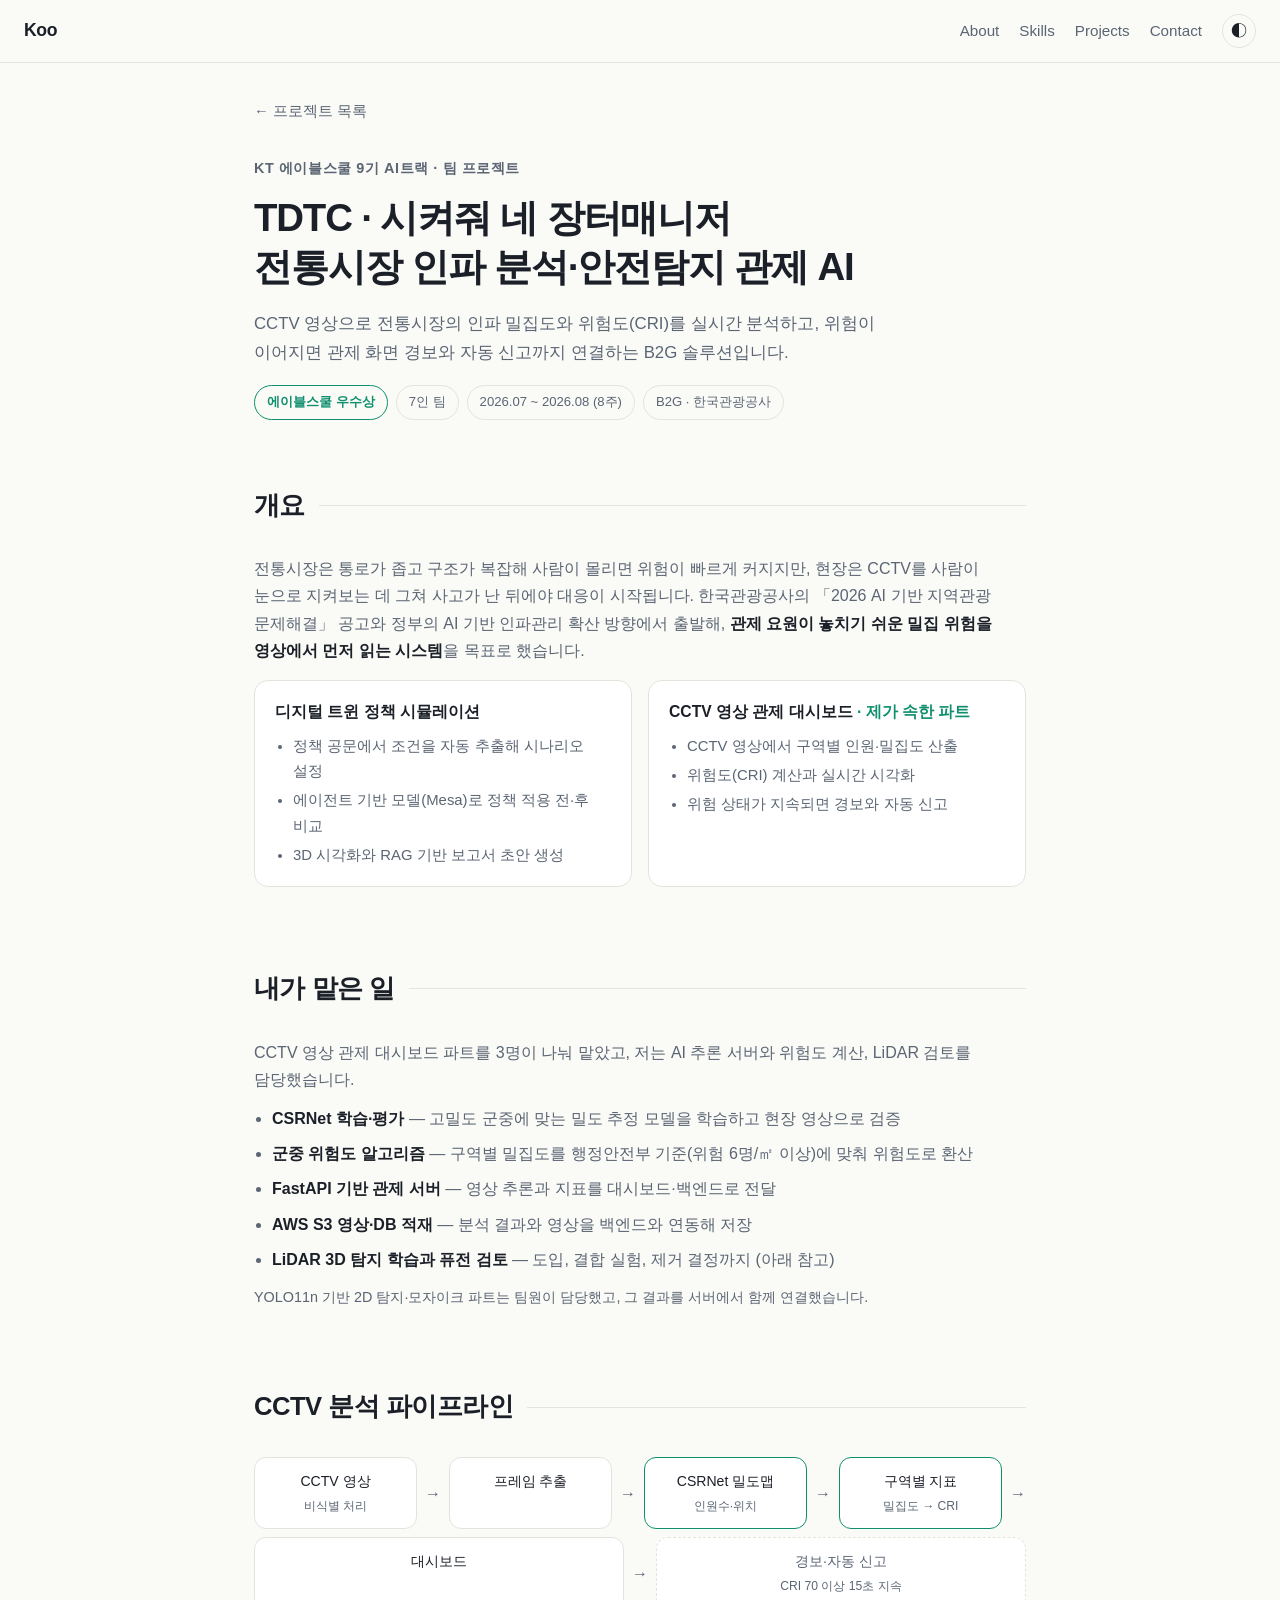
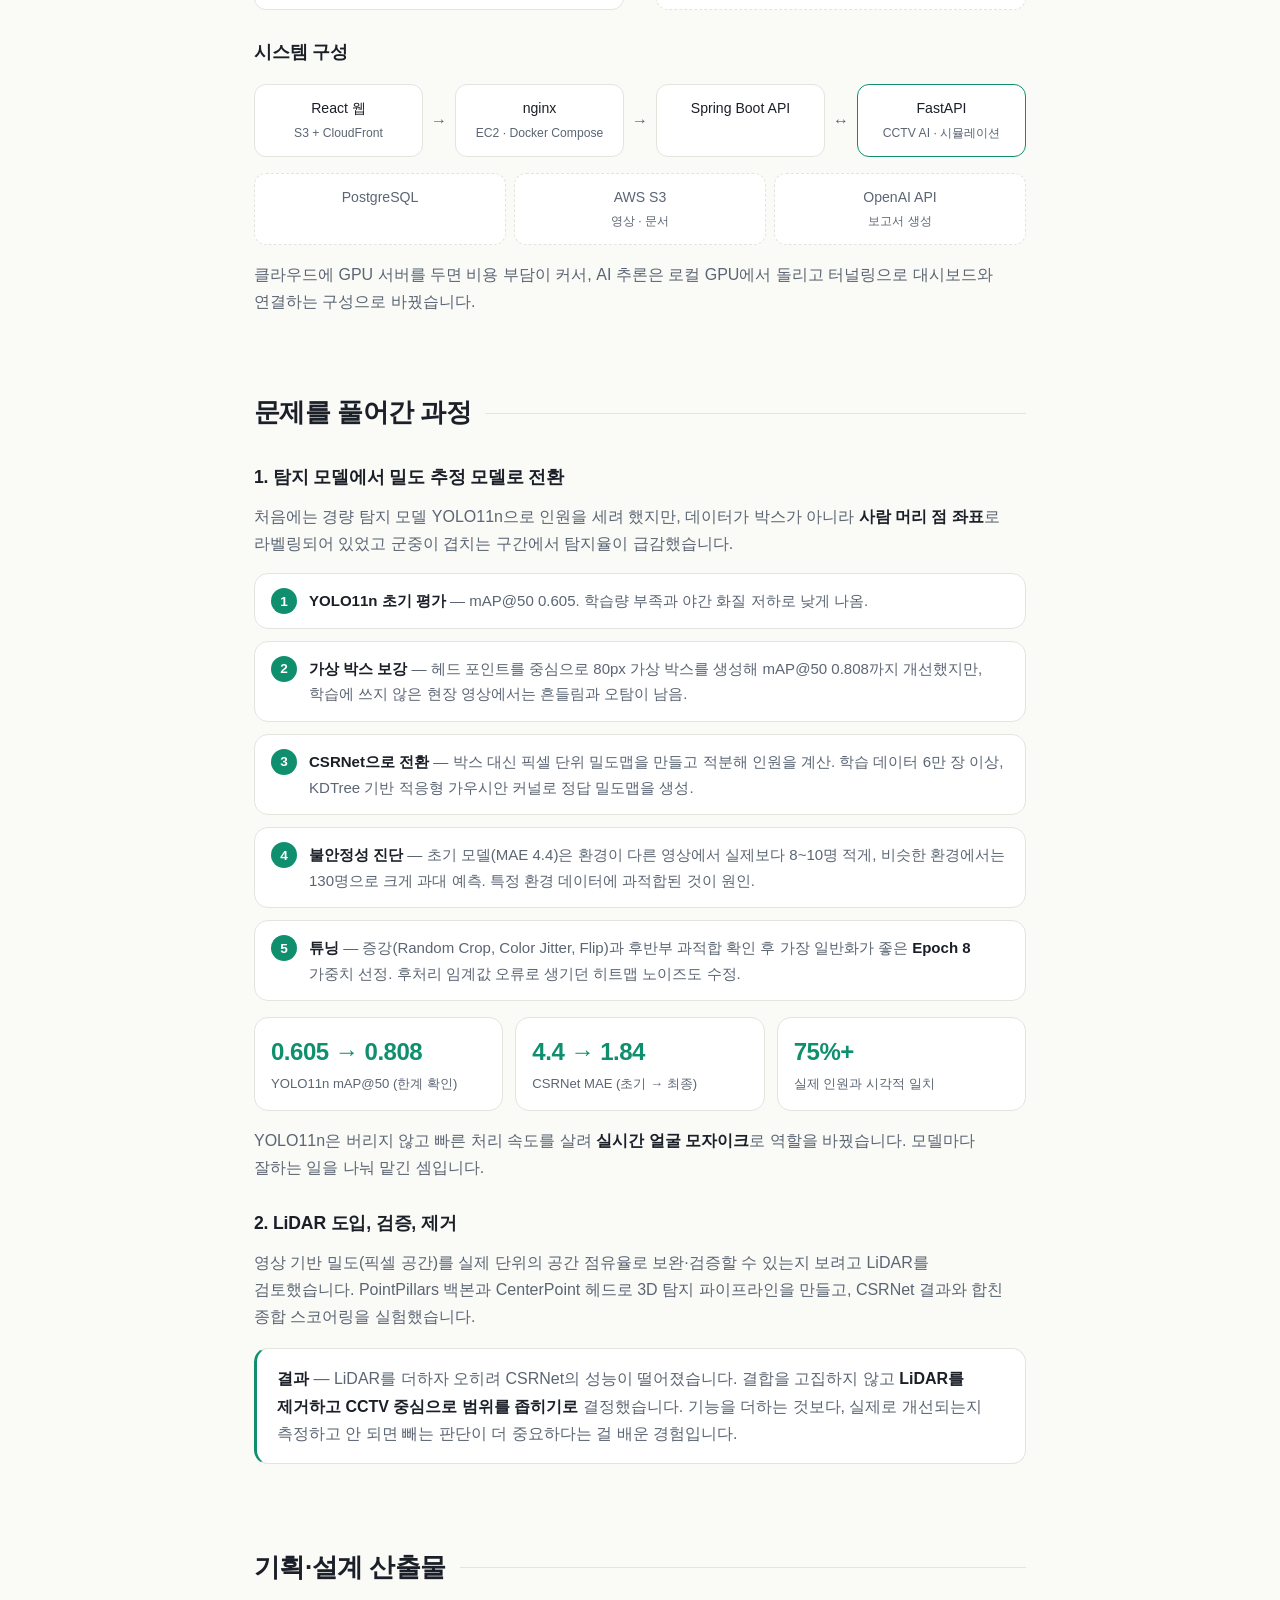
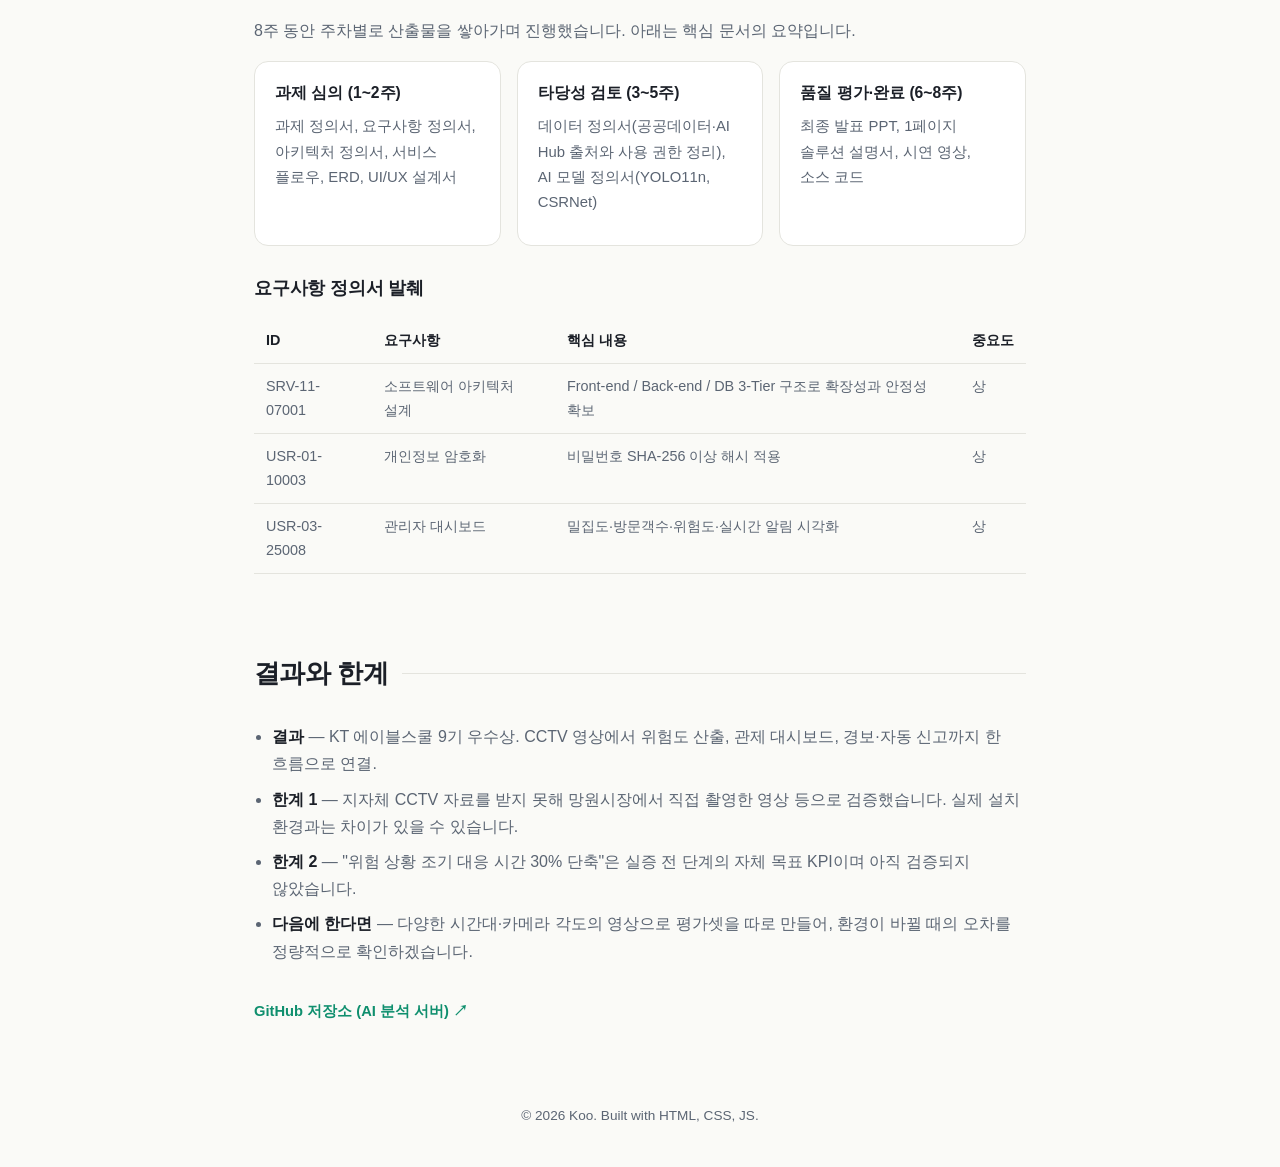
==== projects/tdtc.html @ ba6fa11e "add TDTC detail page, condense index card Co-Authored-By: Claude Sonnet 5.5 <noreply@anthropic.com> " ====
<!DOCTYPE html>
<html lang="ko">
<head>
  <meta charset="UTF-8">
  <meta name="viewport" content="width=device-width, initial-scale=1.0">
  <title>TDTC | 구태훈 포트폴리오</title>
  <meta name="description" content="KT 에이블스쿨 9기 팀 프로젝트 TDTC: CCTV 영상으로 전통시장 인파 밀집도와 위험도를 실시간 분석하는 관제 AI">
  <link rel="stylesheet" href="../style.css">
</head>
<body>

  <header class="nav">
    <a href="../index.html" class="logo">Koo</a>
    <nav>
      <a href="../index.html#about">About</a>
      <a href="../index.html#skills">Skills</a>
      <a href="../index.html#projects">Projects</a>
      <a href="../index.html#contact">Contact</a>
      <button id="theme-toggle" aria-label="테마 전환">◐</button>
    </nav>
  </header>

  <main class="detail">
    <a class="back-link" href="../index.html#projects">← 프로젝트 목록</a>

    <div class="detail-hero">
      <p class="eyebrow">KT 에이블스쿨 9기 AI트랙 · 팀 프로젝트</p>
      <h1>TDTC · 시켜줘 네 장터매니저<br>전통시장 인파 분석·안전탐지 관제 AI</h1>
      <p class="sub">
        CCTV 영상으로 전통시장의 인파 밀집도와 위험도(CRI)를 실시간 분석하고,
        위험이 이어지면 관제 화면 경보와 자동 신고까지 연결하는 B2G 솔루션입니다.
      </p>
      <div class="chips">
        <span class="hl">에이블스쿨 우수상</span>
        <span>7인 팀</span>
        <span>2026.07 ~ 2026.08 (8주)</span>
        <span>B2G · 한국관광공사</span>
      </div>
    </div>

    <!-- 1. 개요 -->
    <section class="reveal">
      <h2>개요</h2>
      <p>
        전통시장은 통로가 좁고 구조가 복잡해 사람이 몰리면 위험이 빠르게 커지지만, 현장은 CCTV를
        사람이 눈으로 지켜보는 데 그쳐 사고가 난 뒤에야 대응이 시작됩니다.
        한국관광공사의 「2026 AI 기반 지역관광 문제해결」 공고와 정부의 AI 기반 인파관리 확산 방향에서 출발해,
        <strong>관제 요원이 놓치기 쉬운 밀집 위험을 영상에서 먼저 읽는 시스템</strong>을 목표로 했습니다.
      </p>
      <div class="two-col">
        <div class="box">
          <h4>디지털 트윈 정책 시뮬레이션</h4>
          <ul>
            <li>정책 공문에서 조건을 자동 추출해 시나리오 설정</li>
            <li>에이전트 기반 모델(Mesa)로 정책 적용 전·후 비교</li>
            <li>3D 시각화와 RAG 기반 보고서 초안 생성</li>
          </ul>
        </div>
        <div class="box">
          <h4>CCTV 영상 관제 대시보드 <span style="color:var(--accent)">· 제가 속한 파트</span></h4>
          <ul>
            <li>CCTV 영상에서 구역별 인원·밀집도 산출</li>
            <li>위험도(CRI) 계산과 실시간 시각화</li>
            <li>위험 상태가 지속되면 경보와 자동 신고</li>
          </ul>
        </div>
      </div>
    </section>

    <!-- 2. 내 역할 -->
    <section class="reveal">
      <h2>내가 맡은 일</h2>
      <p>CCTV 영상 관제 대시보드 파트를 3명이 나눠 맡았고, 저는 AI 추론 서버와 위험도 계산, LiDAR 검토를 담당했습니다.</p>
      <ul class="plain">
        <li><strong>CSRNet 학습·평가</strong> — 고밀도 군중에 맞는 밀도 추정 모델을 학습하고 현장 영상으로 검증</li>
        <li><strong>군중 위험도 알고리즘</strong> — 구역별 밀집도를 행정안전부 기준(위험 6명/㎡ 이상)에 맞춰 위험도로 환산</li>
        <li><strong>FastAPI 기반 관제 서버</strong> — 영상 추론과 지표를 대시보드·백엔드로 전달</li>
        <li><strong>AWS S3 영상·DB 적재</strong> — 분석 결과와 영상을 백엔드와 연동해 저장</li>
        <li><strong>LiDAR 3D 탐지 학습과 퓨전 검토</strong> — 도입, 결합 실험, 제거 결정까지 (아래 참고)</li>
      </ul>
      <p style="font-size:0.9rem">YOLO11n 기반 2D 탐지·모자이크 파트는 팀원이 담당했고, 그 결과를 서버에서 함께 연결했습니다.</p>
    </section>

    <!-- 3. 파이프라인 -->
    <section class="reveal">
      <h2>CCTV 분석 파이프라인</h2>
      <div class="flow">
        <div class="node">CCTV 영상<small>비식별 처리</small></div><span class="arrow">→</span>
        <div class="node">프레임 추출</div><span class="arrow">→</span>
        <div class="node hl">CSRNet 밀도맵<small>인원수·위치</small></div><span class="arrow">→</span>
        <div class="node hl">구역별 지표<small>밀집도 → CRI</small></div><span class="arrow">→</span>
        <div class="node">대시보드</div><span class="arrow">→</span>
        <div class="node out">경보·자동 신고<small>CRI 70 이상 15초 지속</small></div>
      </div>
      <h3>시스템 구성</h3>
      <div class="flow">
        <div class="node">React 웹<small>S3 + CloudFront</small></div><span class="arrow">→</span>
        <div class="node">nginx<small>EC2 · Docker Compose</small></div><span class="arrow">→</span>
        <div class="node">Spring Boot API</div><span class="arrow">↔</span>
        <div class="node hl">FastAPI<small>CCTV AI · 시뮬레이션</small></div>
      </div>
      <div class="flow">
        <div class="node out">PostgreSQL</div>
        <div class="node out">AWS S3<small>영상 · 문서</small></div>
        <div class="node out">OpenAI API<small>보고서 생성</small></div>
      </div>
      <p>
        클라우드에 GPU 서버를 두면 비용 부담이 커서, AI 추론은 로컬 GPU에서 돌리고 터널링으로 대시보드와 연결하는 구성으로 바꿨습니다.
      </p>
    </section>

    <!-- 4. 문제 해결 -->
    <section class="reveal">
      <h2>문제를 풀어간 과정</h2>

      <h3>1. 탐지 모델에서 밀도 추정 모델로 전환</h3>
      <p>
        처음에는 경량 탐지 모델 YOLO11n으로 인원을 세려 했지만, 데이터가 박스가 아니라
        <strong>사람 머리 점 좌표</strong>로 라벨링되어 있었고 군중이 겹치는 구간에서 탐지율이 급감했습니다.
      </p>
      <ol class="steps">
        <li><b>YOLO11n 초기 평가</b> — mAP@50 0.605. 학습량 부족과 야간 화질 저하로 낮게 나옴.</li>
        <li><b>가상 박스 보강</b> — 헤드 포인트를 중심으로 80px 가상 박스를 생성해 mAP@50 0.808까지 개선했지만, 학습에 쓰지 않은 현장 영상에서는 흔들림과 오탐이 남음.</li>
        <li><b>CSRNet으로 전환</b> — 박스 대신 픽셀 단위 밀도맵을 만들고 적분해 인원을 계산. 학습 데이터 6만 장 이상, KDTree 기반 적응형 가우시안 커널로 정답 밀도맵을 생성.</li>
        <li><b>불안정성 진단</b> — 초기 모델(MAE 4.4)은 환경이 다른 영상에서 실제보다 8~10명 적게, 비슷한 환경에서는 130명으로 크게 과대 예측. 특정 환경 데이터에 과적합된 것이 원인.</li>
        <li><b>튜닝</b> — 증강(Random Crop, Color Jitter, Flip)과 후반부 과적합 확인 후 가장 일반화가 좋은 <b>Epoch 8</b> 가중치 선정. 후처리 임계값 오류로 생기던 히트맵 노이즈도 수정.</li>
      </ol>
      <div class="stat-row">
        <div class="stat"><div class="n">0.605 → 0.808</div><div class="l">YOLO11n mAP@50 (한계 확인)</div></div>
        <div class="stat"><div class="n">4.4 → 1.84</div><div class="l">CSRNet MAE (초기 → 최종)</div></div>
        <div class="stat"><div class="n">75%+</div><div class="l">실제 인원과 시각적 일치</div></div>
      </div>
      <p>YOLO11n은 버리지 않고 빠른 처리 속도를 살려 <strong>실시간 얼굴 모자이크</strong>로 역할을 바꿨습니다. 모델마다 잘하는 일을 나눠 맡긴 셈입니다.</p>

      <h3>2. LiDAR 도입, 검증, 제거</h3>
      <p>
        영상 기반 밀도(픽셀 공간)를 실제 단위의 공간 점유율로 보완·검증할 수 있는지 보려고 LiDAR를 검토했습니다.
        PointPillars 백본과 CenterPoint 헤드로 3D 탐지 파이프라인을 만들고, CSRNet 결과와 합친 종합 스코어링을 실험했습니다.
      </p>
      <div class="callout">
        <strong>결과</strong> — LiDAR를 더하자 오히려 CSRNet의 성능이 떨어졌습니다.
        결합을 고집하지 않고 <strong>LiDAR를 제거하고 CCTV 중심으로 범위를 좁히기로</strong> 결정했습니다.
        기능을 더하는 것보다, 실제로 개선되는지 측정하고 안 되면 빼는 판단이 더 중요하다는 걸 배운 경험입니다.
      </div>
    </section>

    <!-- 5. 산출물 -->
    <section class="reveal">
      <h2>기획·설계 산출물</h2>
      <p>8주 동안 주차별로 산출물을 쌓아가며 진행했습니다. 아래는 핵심 문서의 요약입니다.</p>
      <div class="two-col">
        <div class="box"><h4>과제 심의 (1~2주)</h4><p>과제 정의서, 요구사항 정의서, 아키텍처 정의서, 서비스 플로우, ERD, UI/UX 설계서</p></div>
        <div class="box"><h4>타당성 검토 (3~5주)</h4><p>데이터 정의서(공공데이터·AI Hub 출처와 사용 권한 정리), AI 모델 정의서(YOLO11n, CSRNet)</p></div>
        <div class="box"><h4>품질 평가·완료 (6~8주)</h4><p>최종 발표 PPT, 1페이지 솔루션 설명서, 시연 영상, 소스 코드</p></div>
      </div>
      <h3>요구사항 정의서 발췌</h3>
      <div class="table-wrap">
        <table class="spec">
          <tr><th>ID</th><th>요구사항</th><th>핵심 내용</th><th>중요도</th></tr>
          <tr><td>SRV-11-07001</td><td>소프트웨어 아키텍처 설계</td><td>Front-end / Back-end / DB 3-Tier 구조로 확장성과 안정성 확보</td><td>상</td></tr>
          <tr><td>USR-01-10003</td><td>개인정보 암호화</td><td>비밀번호 SHA-256 이상 해시 적용</td><td>상</td></tr>
          <tr><td>USR-03-25008</td><td>관리자 대시보드</td><td>밀집도·방문객수·위험도·실시간 알림 시각화</td><td>상</td></tr>
        </table>
      </div>
    </section>

    <!-- 6. 결과와 한계 -->
    <section class="reveal">
      <h2>결과와 한계</h2>
      <ul class="plain">
        <li><strong>결과</strong> — KT 에이블스쿨 9기 우수상. CCTV 영상에서 위험도 산출, 관제 대시보드, 경보·자동 신고까지 한 흐름으로 연결.</li>
        <li><strong>한계 1</strong> — 지자체 CCTV 자료를 받지 못해 망원시장에서 직접 촬영한 영상 등으로 검증했습니다. 실제 설치 환경과는 차이가 있을 수 있습니다.</li>
        <li><strong>한계 2</strong> — "위험 상황 조기 대응 시간 30% 단축"은 실증 전 단계의 자체 목표 KPI이며 아직 검증되지 않았습니다.</li>
        <li><strong>다음에 한다면</strong> — 다양한 시간대·카메라 각도의 영상으로 평가셋을 따로 만들어, 환경이 바뀔 때의 오차를 정량적으로 확인하겠습니다.</li>
      </ul>
      <p style="margin-top:20px">
        <a class="more-link" href="https://github.com/StrongestTeam10/TDTC-AI-CCTV" target="_blank" rel="noopener">GitHub 저장소 (AI 분석 서버) ↗</a>
      </p>
    </section>
  </main>

  <footer>
    <p>© <span id="year"></span> Koo. Built with HTML, CSS, JS.</p>
  </footer>

  <script src="../script.js"></script>
</body>
</html>
---- style.css ----
:root {
  --bg: #0e1116;
  --surface: #161b22;
  --border: #262d38;
  --text: #e6e9ef;
  --muted: #98a2b3;
  --accent: #4cc9a6;
  --accent-ink: #06231b;
  --radius: 14px;
  --maxw: 880px;
}

:root[data-theme="light"] {
  --bg: #fafaf7;
  --surface: #ffffff;
  --border: #e4e4de;
  --text: #1b1f27;
  --muted: #5b6573;
  --accent: #0f8f6e;
  --accent-ink: #ffffff;
}

* { box-sizing: border-box; margin: 0; padding: 0; }
html { scroll-behavior: smooth; scroll-padding-top: 72px; }

body {
  background: var(--bg);
  color: var(--text);
  font-family: "Pretendard", -apple-system, BlinkMacSystemFont, "Segoe UI", "Apple SD Gothic Neo", "Noto Sans KR", sans-serif;
  line-height: 1.7;
  word-break: keep-all;
  overflow-wrap: break-word;
  -webkit-font-smoothing: antialiased;
}

a { color: inherit; text-decoration: none; }
code {
  background: var(--border);
  padding: 1px 6px;
  border-radius: 6px;
  font-size: 0.88em;
}

/* NAV */
.nav {
  position: sticky; top: 0; z-index: 10;
  display: flex; justify-content: space-between; align-items: center;
  padding: 14px 24px;
  background: color-mix(in srgb, var(--bg) 85%, transparent);
  backdrop-filter: blur(10px);
  border-bottom: 1px solid var(--border);
}
.logo { font-weight: 800; font-size: 1.1rem; letter-spacing: -0.02em; }
.nav nav { display: flex; align-items: center; gap: 20px; font-size: 0.95rem; color: var(--muted); }
.nav nav a:hover { color: var(--text); }
#theme-toggle {
  background: none; border: 1px solid var(--border); color: var(--text);
  width: 34px; height: 34px; border-radius: 50%; cursor: pointer; font-size: 1rem;
}

/* LAYOUT */
main { max-width: var(--maxw); margin: 0 auto; padding: 0 24px; }
section { padding: 72px 0 24px; }
h2 {
  font-size: 1.6rem; letter-spacing: -0.02em; margin-bottom: 28px;
  display: flex; align-items: center; gap: 14px;
}
h2::after { content: ""; flex: 1; height: 1px; background: var(--border); }

/* HERO */
.hero { padding: 110px 0 40px; }
.eyebrow { color: var(--accent); font-weight: 600; font-size: 0.9rem; letter-spacing: 0.04em; margin-bottom: 18px; }
.hero h1 { font-size: clamp(2rem, 5.5vw, 3.2rem); line-height: 1.25; letter-spacing: -0.03em; margin-bottom: 22px; }
.accent { color: var(--accent); }
.lead { color: var(--muted); font-size: 1.08rem; max-width: 640px; }
.cta, .contact-links { display: flex; flex-wrap: wrap; gap: 12px; margin-top: 30px; }

.btn {
  display: inline-block; padding: 11px 20px; border-radius: 999px;
  border: 1px solid var(--border); font-weight: 600; font-size: 0.95rem;
  transition: transform .15s, border-color .15s;
}
.btn:hover { transform: translateY(-2px); border-color: var(--accent); }
.btn.primary { background: var(--accent); color: var(--accent-ink); border-color: var(--accent); }

/* ABOUT */
.about-grid { display: grid; gap: 16px; color: var(--muted); }
.about-grid strong { color: var(--text); }
.facts { list-style: none; margin-top: 26px; display: grid; gap: 10px; }
.facts li {
  background: var(--surface); border: 1px solid var(--border);
  border-radius: var(--radius); padding: 12px 18px; display: flex; gap: 16px;
}
.facts > li > span { color: var(--accent); font-weight: 700; min-width: 72px; flex-shrink: 0; }
.facts em { color: var(--muted); font-style: normal; font-size: 0.9em; }

/* SKILLS */
.skill-grid { display: grid; grid-template-columns: repeat(auto-fit, minmax(190px, 1fr)); gap: 16px; }
.skill-card {
  background: var(--surface); border: 1px solid var(--border);
  border-radius: var(--radius); padding: 20px;
}
.skill-card h3 { font-size: 1rem; margin-bottom: 12px; }

.tags { display: flex; flex-wrap: wrap; gap: 8px; }
.tags span {
  font-size: 0.8rem; padding: 4px 11px; border-radius: 999px;
  background: color-mix(in srgb, var(--accent) 14%, transparent);
  color: var(--accent); font-weight: 600;
}

/* PROJECTS */
.project {
  background: var(--surface); border: 1px solid var(--border);
  border-radius: var(--radius); padding: 28px; margin-bottom: 20px;
  transition: border-color .2s, transform .2s;
}
.project:hover { border-color: var(--accent); transform: translateY(-2px); }
.project-head { display: flex; justify-content: space-between; align-items: flex-start; gap: 12px; flex-wrap: wrap; margin-bottom: 12px; }
.project h3 { font-size: 1.2rem; letter-spacing: -0.01em; }
.badge { font-size: 0.78rem; color: var(--muted); border: 1px solid var(--border); padding: 3px 10px; border-radius: 999px; }
.summary { color: var(--muted); margin-bottom: 16px; }
.points { margin: 0 0 18px 18px; color: var(--muted); display: grid; gap: 10px; }
.points strong { color: var(--text); }
.links { display: flex; gap: 16px; margin-top: 18px; }
.link { color: var(--accent); font-weight: 600; font-size: 0.92rem; }
.link:hover { text-decoration: underline; }
.project.placeholder { border-style: dashed; text-align: center; color: var(--muted); background: transparent; }
.project.placeholder h3 { color: var(--muted); margin-bottom: 6px; }

/* FOOTER */
footer { text-align: center; color: var(--muted); font-size: 0.85rem; padding: 60px 24px 40px; }

/* REVEAL ANIMATION */
.reveal { opacity: 0; transform: translateY(18px); transition: opacity .6s ease, transform .6s ease; }
.reveal.visible { opacity: 1; transform: none; }
@media (prefers-reduced-motion: reduce) {
  .reveal { opacity: 1; transform: none; transition: none; }
  html { scroll-behavior: auto; }
}

@media (max-width: 560px) {
  .nav nav { gap: 12px; font-size: 0.85rem; }
  .project { padding: 20px; }
  .facts li { flex-direction: column; gap: 2px; }
}

/* ===== DETAIL PAGE ===== */
.detail { max-width: 820px; }
.back-link { display: inline-block; margin: 36px 0 8px; color: var(--muted); font-size: 0.92rem; }
.back-link:hover { color: var(--accent); }
.detail-hero { padding: 24px 0 8px; }
.detail-hero h1 { font-size: clamp(1.7rem, 4.5vw, 2.4rem); line-height: 1.3; letter-spacing: -0.03em; margin: 10px 0 18px; }
.detail-hero .sub { color: var(--muted); font-size: 1.05rem; max-width: 680px; }
.chips { display: flex; flex-wrap: wrap; gap: 8px; margin-top: 18px; }
.chips span { font-size: 0.82rem; padding: 5px 12px; border-radius: 999px; border: 1px solid var(--border); color: var(--muted); }
.chips .hl { border-color: var(--accent); color: var(--accent); font-weight: 600; }
.detail section { padding: 56px 0 8px; }
.detail h3 { font-size: 1.1rem; margin: 28px 0 10px; letter-spacing: -0.01em; }
.detail p { color: var(--muted); margin-bottom: 12px; }
.detail p strong, .detail li strong { color: var(--text); }
.detail ul.plain { margin: 0 0 12px 18px; color: var(--muted); display: grid; gap: 8px; }
.callout {
  background: var(--surface); border: 1px solid var(--border); border-left: 3px solid var(--accent);
  border-radius: var(--radius); padding: 16px 20px; margin: 18px 0; color: var(--muted);
}
.callout strong { color: var(--text); }
.two-col { display: grid; grid-template-columns: repeat(auto-fit, minmax(240px, 1fr)); gap: 16px; margin: 16px 0; }
.box { background: var(--surface); border: 1px solid var(--border); border-radius: var(--radius); padding: 18px 20px; }
.box h4 { font-size: 0.98rem; margin-bottom: 8px; }
.box p, .box li { color: var(--muted); font-size: 0.93rem; }
.box ul { margin-left: 18px; display: grid; gap: 4px; }
.flow { display: flex; flex-wrap: wrap; align-items: stretch; gap: 8px; margin: 16px 0; }
.flow .node {
  flex: 1 1 130px; background: var(--surface); border: 1px solid var(--border);
  border-radius: 12px; padding: 12px 14px; font-size: 0.88rem; text-align: center; color: var(--text);
}
.flow .node small { display: block; color: var(--muted); font-size: 0.76rem; margin-top: 2px; }
.flow .arrow { align-self: center; color: var(--muted); }
.flow .node.hl { border-color: var(--accent); }
.flow .node.out { border-style: dashed; color: var(--muted); }
.steps { list-style: none; display: grid; gap: 12px; margin: 16px 0; counter-reset: s; }
.steps li { counter-increment: s; position: relative; padding: 14px 18px 14px 54px; background: var(--surface); border: 1px solid var(--border); border-radius: var(--radius); color: var(--muted); font-size: 0.94rem; }
.steps li::before { content: counter(s); position: absolute; left: 16px; top: 14px; width: 26px; height: 26px; border-radius: 50%; background: var(--accent); color: var(--accent-ink); font-weight: 700; font-size: 0.85rem; display: grid; place-items: center; }
.steps li b { color: var(--text); }
.stat-row { display: grid; grid-template-columns: repeat(auto-fit, minmax(150px, 1fr)); gap: 12px; margin: 16px 0; }
.stat { background: var(--surface); border: 1px solid var(--border); border-radius: var(--radius); padding: 14px 16px; }
.stat .n { font-size: 1.5rem; font-weight: 800; letter-spacing: -0.02em; color: var(--accent); }
.stat .l { color: var(--muted); font-size: 0.82rem; }
.table-wrap { overflow-x: auto; margin: 14px 0; }
table.spec { width: 100%; border-collapse: collapse; font-size: 0.9rem; }
table.spec th, table.spec td { text-align: left; padding: 10px 12px; border-bottom: 1px solid var(--border); color: var(--muted); vertical-align: top; }
table.spec th { color: var(--text); font-weight: 700; white-space: nowrap; }
.more-link { display: inline-block; margin-top: 14px; color: var(--accent); font-weight: 600; font-size: 0.92rem; }
.more-link:hover { text-decoration: underline; }
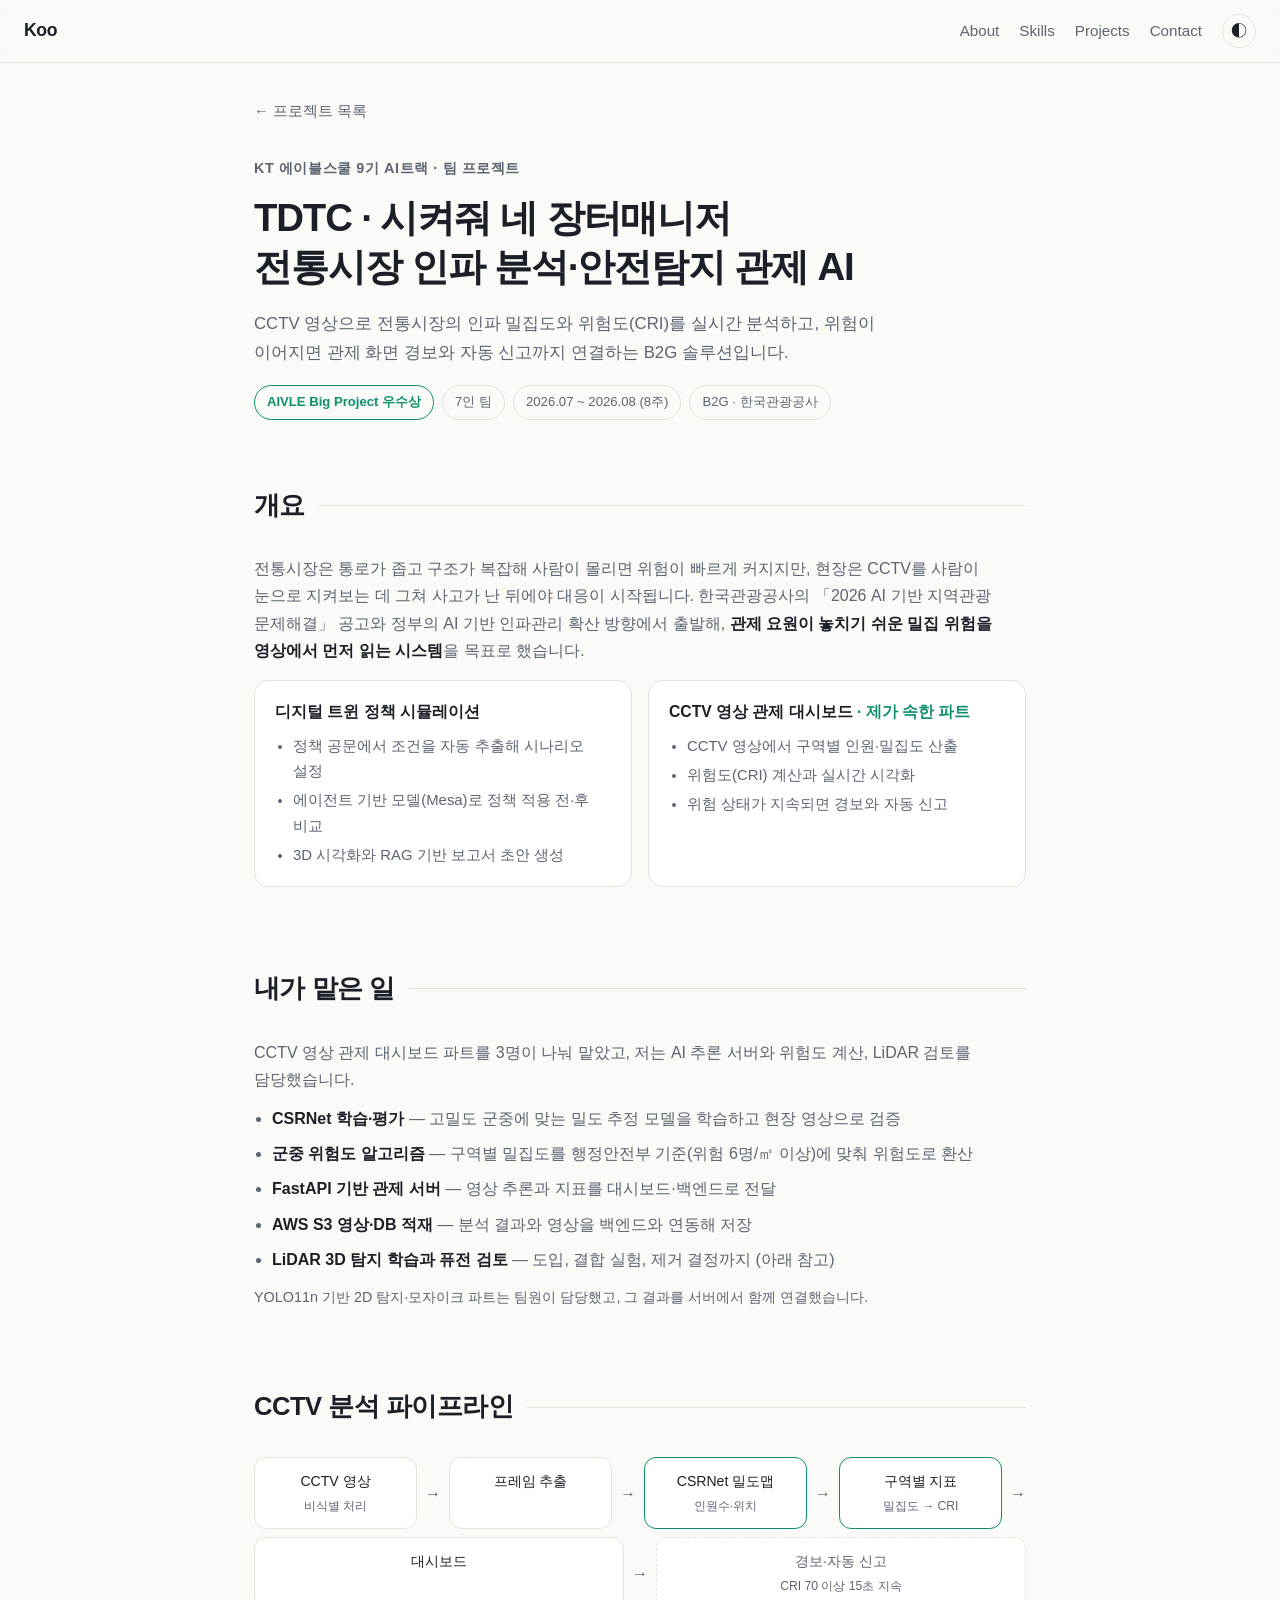
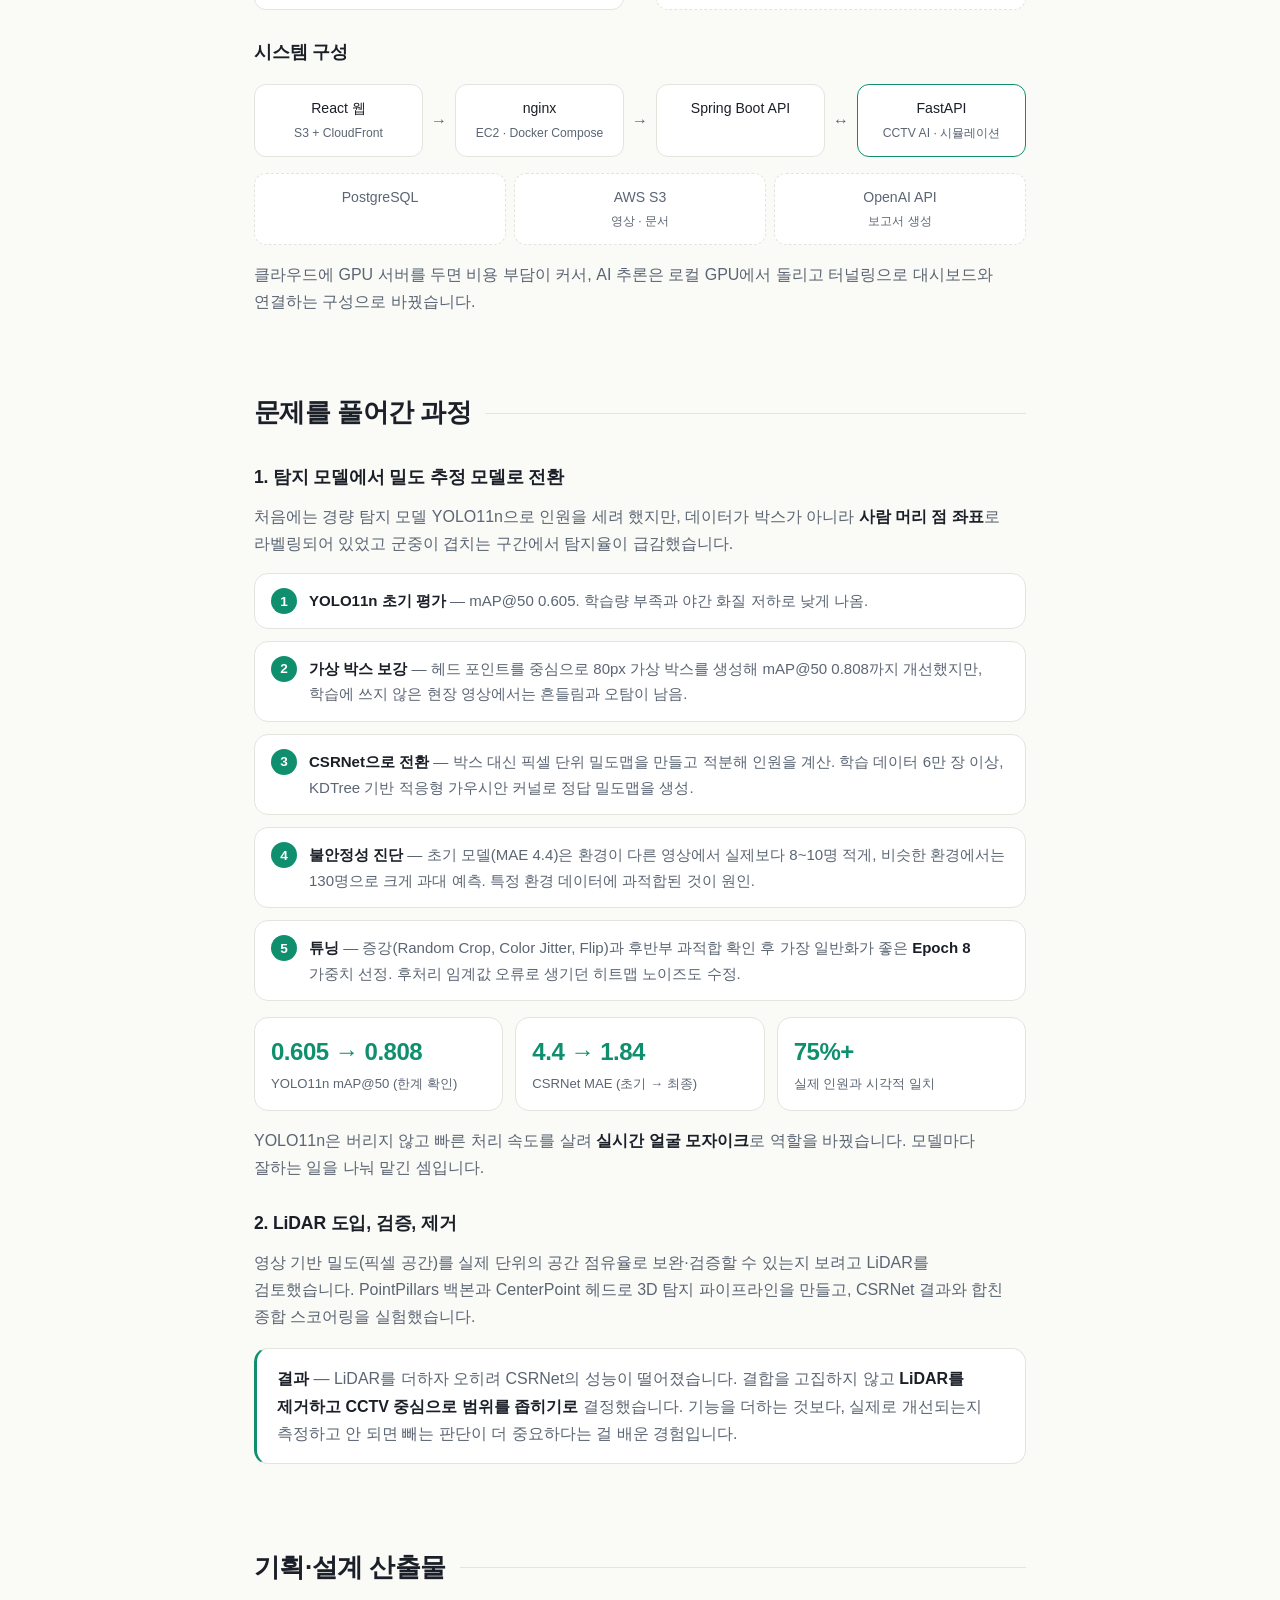
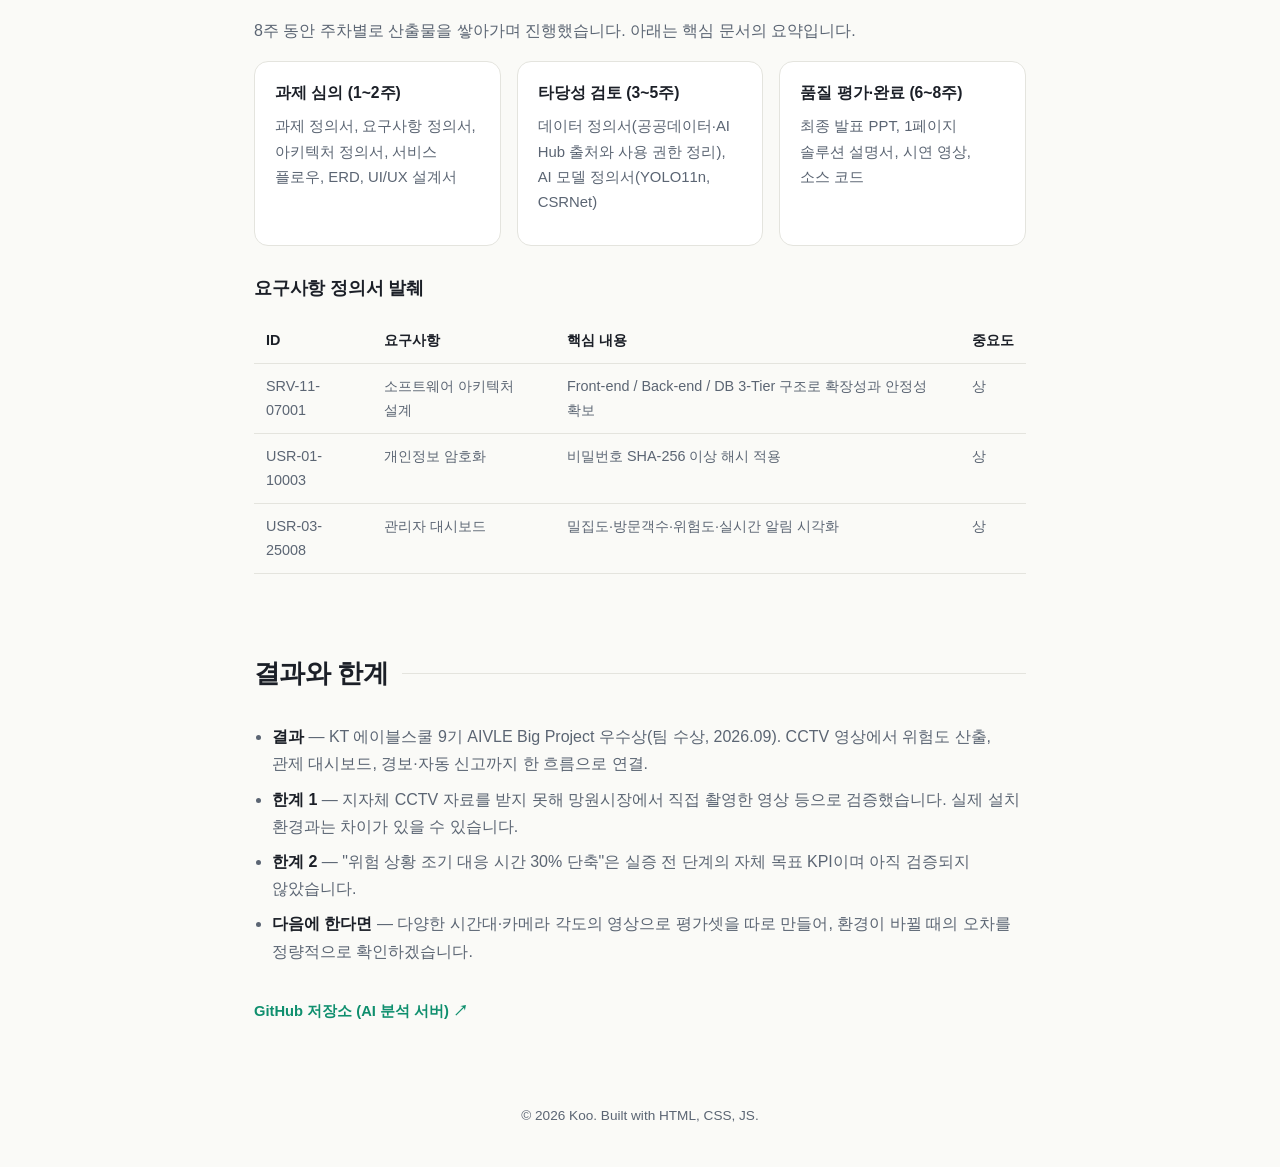
==== commit 533867b4: "fix award wording: AIVLE Big Project 우수상 (team, 2026.09) Co-Authored-By: Claude Sonnet 5.5 <noreply@" ====
--- a/projects/tdtc.html
+++ b/projects/tdtc.html
@@ -31,7 +31,7 @@
         위험이 이어지면 관제 화면 경보와 자동 신고까지 연결하는 B2G 솔루션입니다.
       </p>
       <div class="chips">
-        <span class="hl">에이블스쿨 우수상</span>
+        <span class="hl">AIVLE Big Project 우수상</span>
         <span>7인 팀</span>
         <span>2026.07 ~ 2026.08 (8주)</span>
         <span>B2G · 한국관광공사</span>
@@ -168,7 +168,7 @@
     <section class="reveal">
       <h2>결과와 한계</h2>
       <ul class="plain">
-        <li><strong>결과</strong> — KT 에이블스쿨 9기 우수상. CCTV 영상에서 위험도 산출, 관제 대시보드, 경보·자동 신고까지 한 흐름으로 연결.</li>
+        <li><strong>결과</strong> — KT 에이블스쿨 9기 AIVLE Big Project 우수상(팀 수상, 2026.09). CCTV 영상에서 위험도 산출, 관제 대시보드, 경보·자동 신고까지 한 흐름으로 연결.</li>
         <li><strong>한계 1</strong> — 지자체 CCTV 자료를 받지 못해 망원시장에서 직접 촬영한 영상 등으로 검증했습니다. 실제 설치 환경과는 차이가 있을 수 있습니다.</li>
         <li><strong>한계 2</strong> — "위험 상황 조기 대응 시간 30% 단축"은 실증 전 단계의 자체 목표 KPI이며 아직 검증되지 않았습니다.</li>
         <li><strong>다음에 한다면</strong> — 다양한 시간대·카메라 각도의 영상으로 평가셋을 따로 만들어, 환경이 바뀔 때의 오차를 정량적으로 확인하겠습니다.</li>
